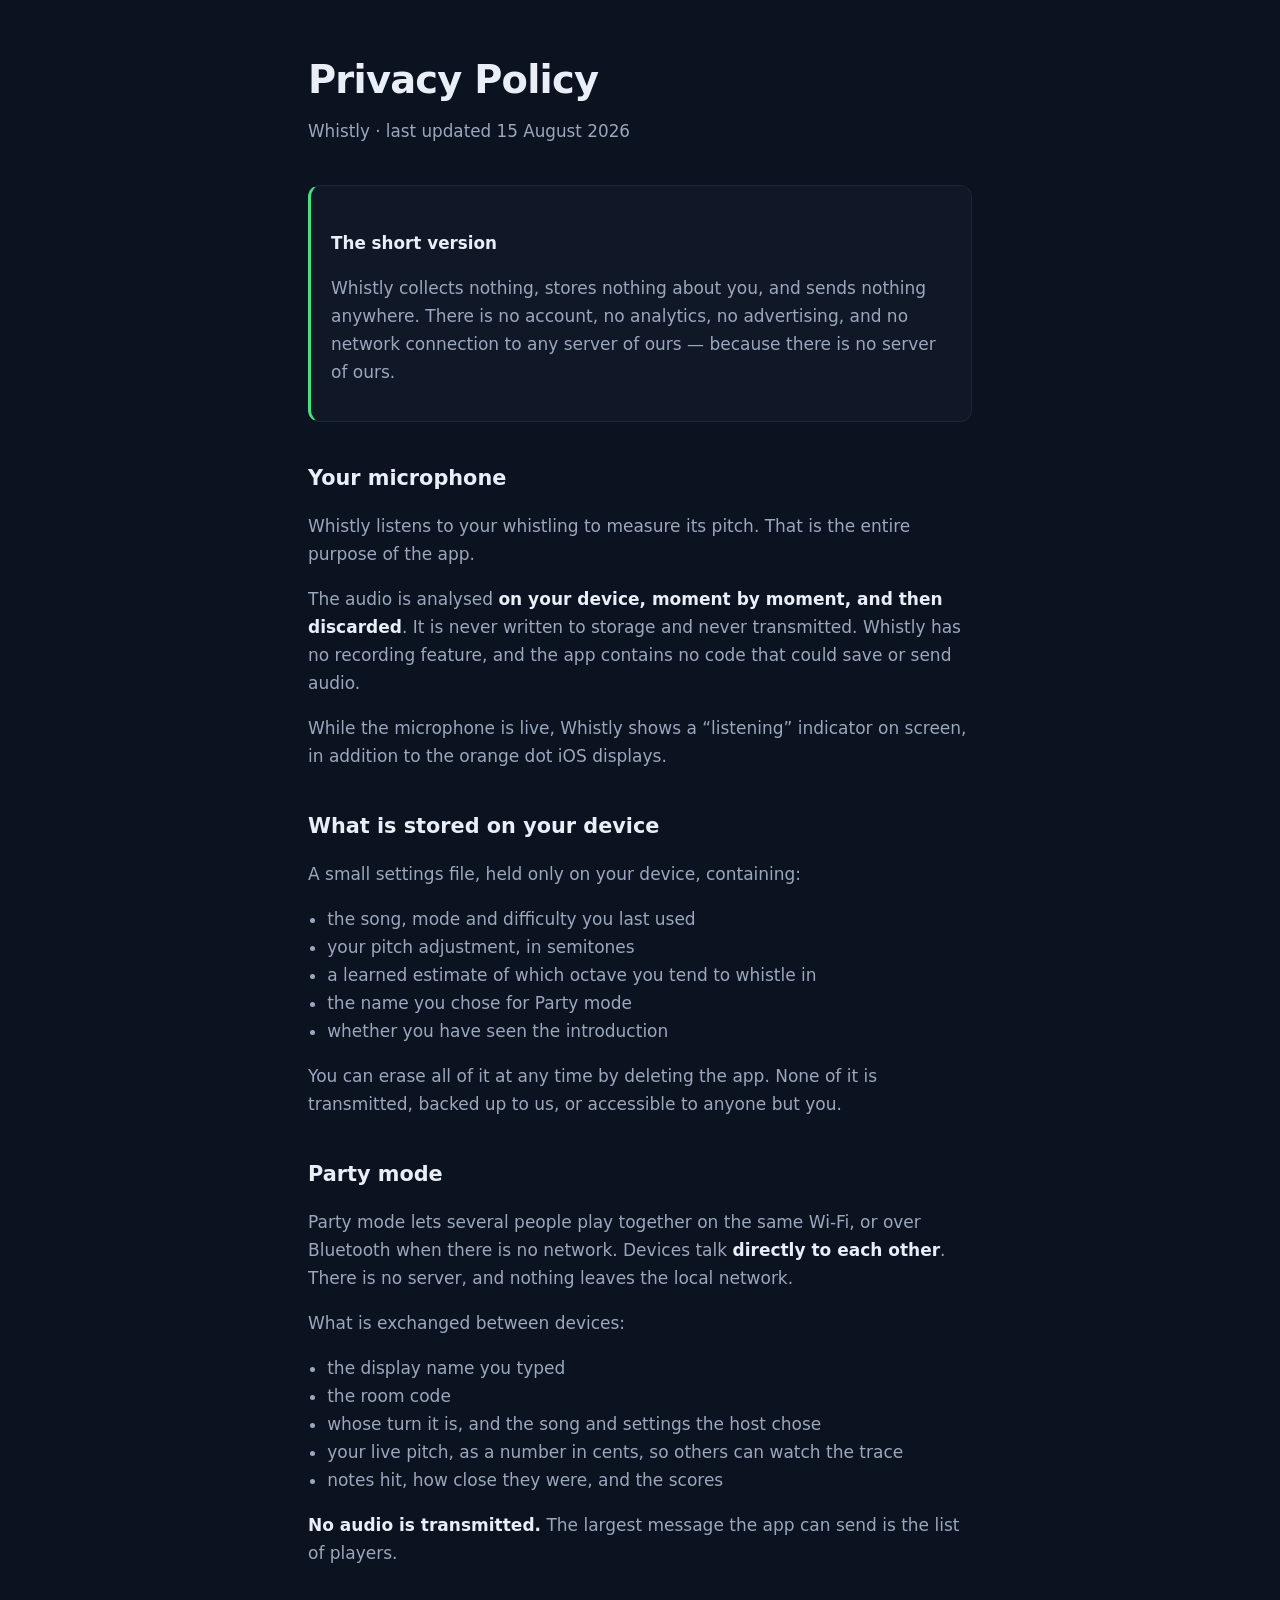
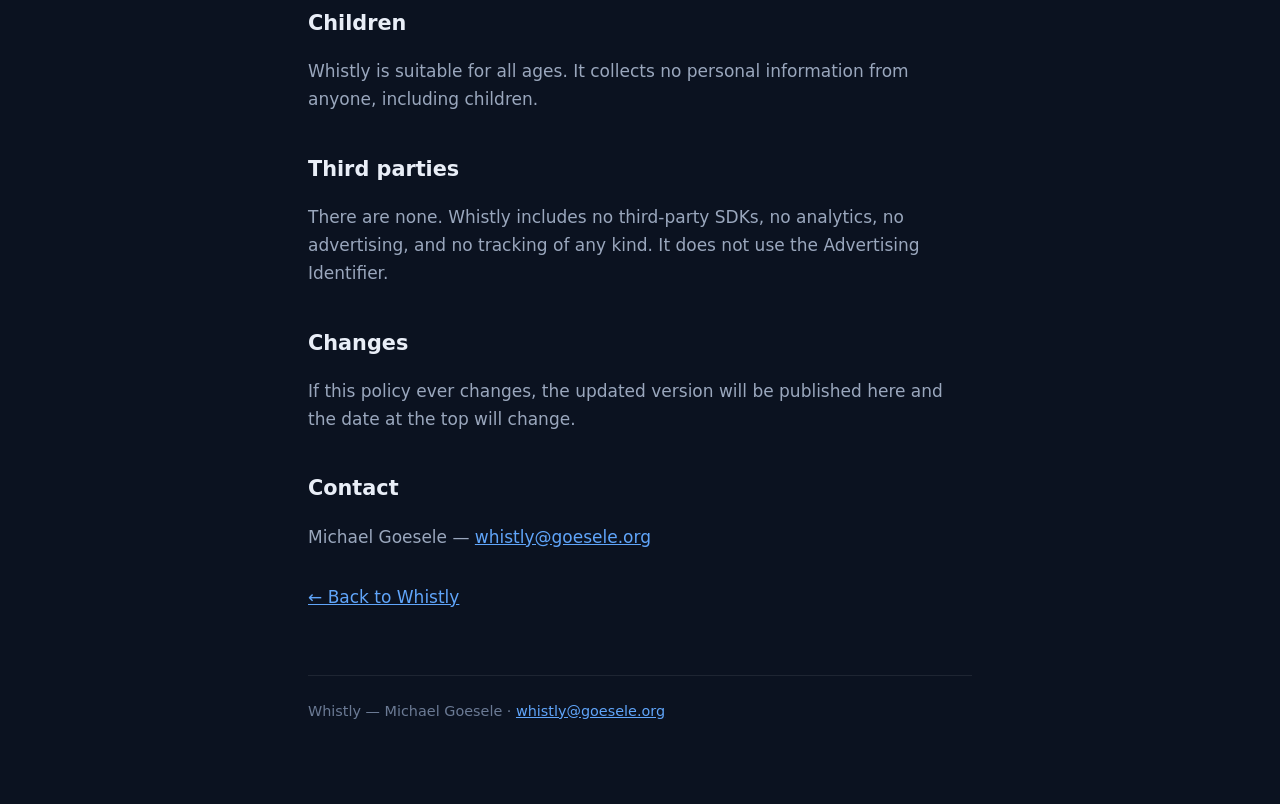
==== privacy.html @ dcd9896a "The Whistly site: landing, support, and privacy policy Static HTML and one stylesheet. No build step" ====
<!doctype html>
<html lang="en">
<head>
<meta charset="utf-8">
<meta name="viewport" content="width=device-width, initial-scale=1">
<title>Whistly — Privacy Policy</title>
<meta name="description" content="Whistly collects nothing, stores nothing about you, and sends nothing anywhere.">
<link rel="stylesheet" href="style.css">
</head>
<body>
<div class="wrap">

<header>
  <h1>Privacy Policy</h1>
  <p class="tag">Whistly · last updated 15 August 2026</p>
</header>

<div class="panel short">
  <h3>The short version</h3>
  <p>Whistly collects nothing, stores nothing about you, and sends nothing anywhere.
  There is no account, no analytics, no advertising, and no network connection to any
  server of ours — because there is no server of ours.</p>
</div>

<h2>Your microphone</h2>

<p>Whistly listens to your whistling to measure its pitch. That is the entire purpose of
the app.</p>

<p>The audio is analysed <strong>on your device, moment by moment, and then
discarded</strong>. It is never written to storage and never transmitted. Whistly has no
recording feature, and the app contains no code that could save or send audio.</p>

<p>While the microphone is live, Whistly shows a “listening” indicator on screen, in
addition to the orange dot iOS displays.</p>

<h2>What is stored on your device</h2>

<p>A small settings file, held only on your device, containing:</p>
<ul>
  <li>the song, mode and difficulty you last used</li>
  <li>your pitch adjustment, in semitones</li>
  <li>a learned estimate of which octave you tend to whistle in</li>
  <li>the name you chose for Party mode</li>
  <li>whether you have seen the introduction</li>
</ul>

<p>You can erase all of it at any time by deleting the app. None of it is transmitted,
backed up to us, or accessible to anyone but you.</p>

<h2>Party mode</h2>

<p>Party mode lets several people play together on the same Wi-Fi, or over Bluetooth when
there is no network. Devices talk <strong>directly to each other</strong>. There is no
server, and nothing leaves the local network.</p>

<p>What is exchanged between devices:</p>
<ul>
  <li>the display name you typed</li>
  <li>the room code</li>
  <li>whose turn it is, and the song and settings the host chose</li>
  <li>your live pitch, as a number in cents, so others can watch the trace</li>
  <li>notes hit, how close they were, and the scores</li>
</ul>

<p><strong>No audio is transmitted.</strong> The largest message the app can send is the
list of players.</p>

<h2>Children</h2>

<p>Whistly is suitable for all ages. It collects no personal information from anyone,
including children.</p>

<h2>Third parties</h2>

<p>There are none. Whistly includes no third-party SDKs, no analytics, no advertising,
and no tracking of any kind. It does not use the Advertising Identifier.</p>

<h2>Changes</h2>

<p>If this policy ever changes, the updated version will be published here and the date
at the top will change.</p>

<h2>Contact</h2>

<p>Michael Goesele — <a href="mailto:whistly@goesele.org">whistly@goesele.org</a></p>

<nav>
  <a href="index.html">← Back to Whistly</a>
</nav>

<footer>
  Whistly — Michael Goesele · <a href="mailto:whistly@goesele.org">whistly@goesele.org</a>
</footer>

</div>
</body>
</html>
---- style.css ----
/* Matches the app: same dark surface, same accent, same restraint. */
:root {
  --bg: #0b1220;
  --panel: #101828;
  --ink: #e9eef7;
  --muted: #9aa7bd;
  --dim: #6b7a94;
  --accent: #60a5fa;
  --green: #4ade80;
}
* { box-sizing: border-box; }
body {
  margin: 0;
  background: var(--bg);
  color: var(--ink);
  font: 17px/1.65 -apple-system, BlinkMacSystemFont, "Segoe UI", system-ui, sans-serif;
  -webkit-text-size-adjust: 100%;
}
.wrap { max-width: 44rem; margin: 0 auto; padding: 3rem 1.25rem 5rem; }
header { margin-bottom: 2.5rem; }
h1 { font-size: 2.4rem; margin: 0 0 .4rem; letter-spacing: -.02em; }
h2 { font-size: 1.3rem; margin: 2.4rem 0 .6rem; }
h3 { font-size: 1.05rem; margin: 1.6rem 0 .4rem; }
.tag { color: var(--muted); font-size: 1.05rem; margin: 0; }
p, li { color: var(--muted); }
strong { color: var(--ink); }
a { color: var(--accent); }
a:hover { color: #93c5fd; }
.panel {
  background: var(--panel);
  border: 1px solid rgba(255,255,255,.06);
  border-radius: 12px;
  padding: 1.1rem 1.25rem;
  margin: 1.2rem 0;
}
.lede { color: var(--ink); font-size: 1.1rem; }
.short { border-left: 3px solid var(--green); }
nav { margin-top: 2rem; display: flex; gap: 1.25rem; flex-wrap: wrap; }
footer {
  margin-top: 4rem; padding-top: 1.5rem;
  border-top: 1px solid rgba(255,255,255,.08);
  color: var(--dim); font-size: .9rem;
}
code { font-family: ui-monospace, SFMono-Regular, Menlo, monospace; font-size: .92em; }
ul { padding-left: 1.2rem; }
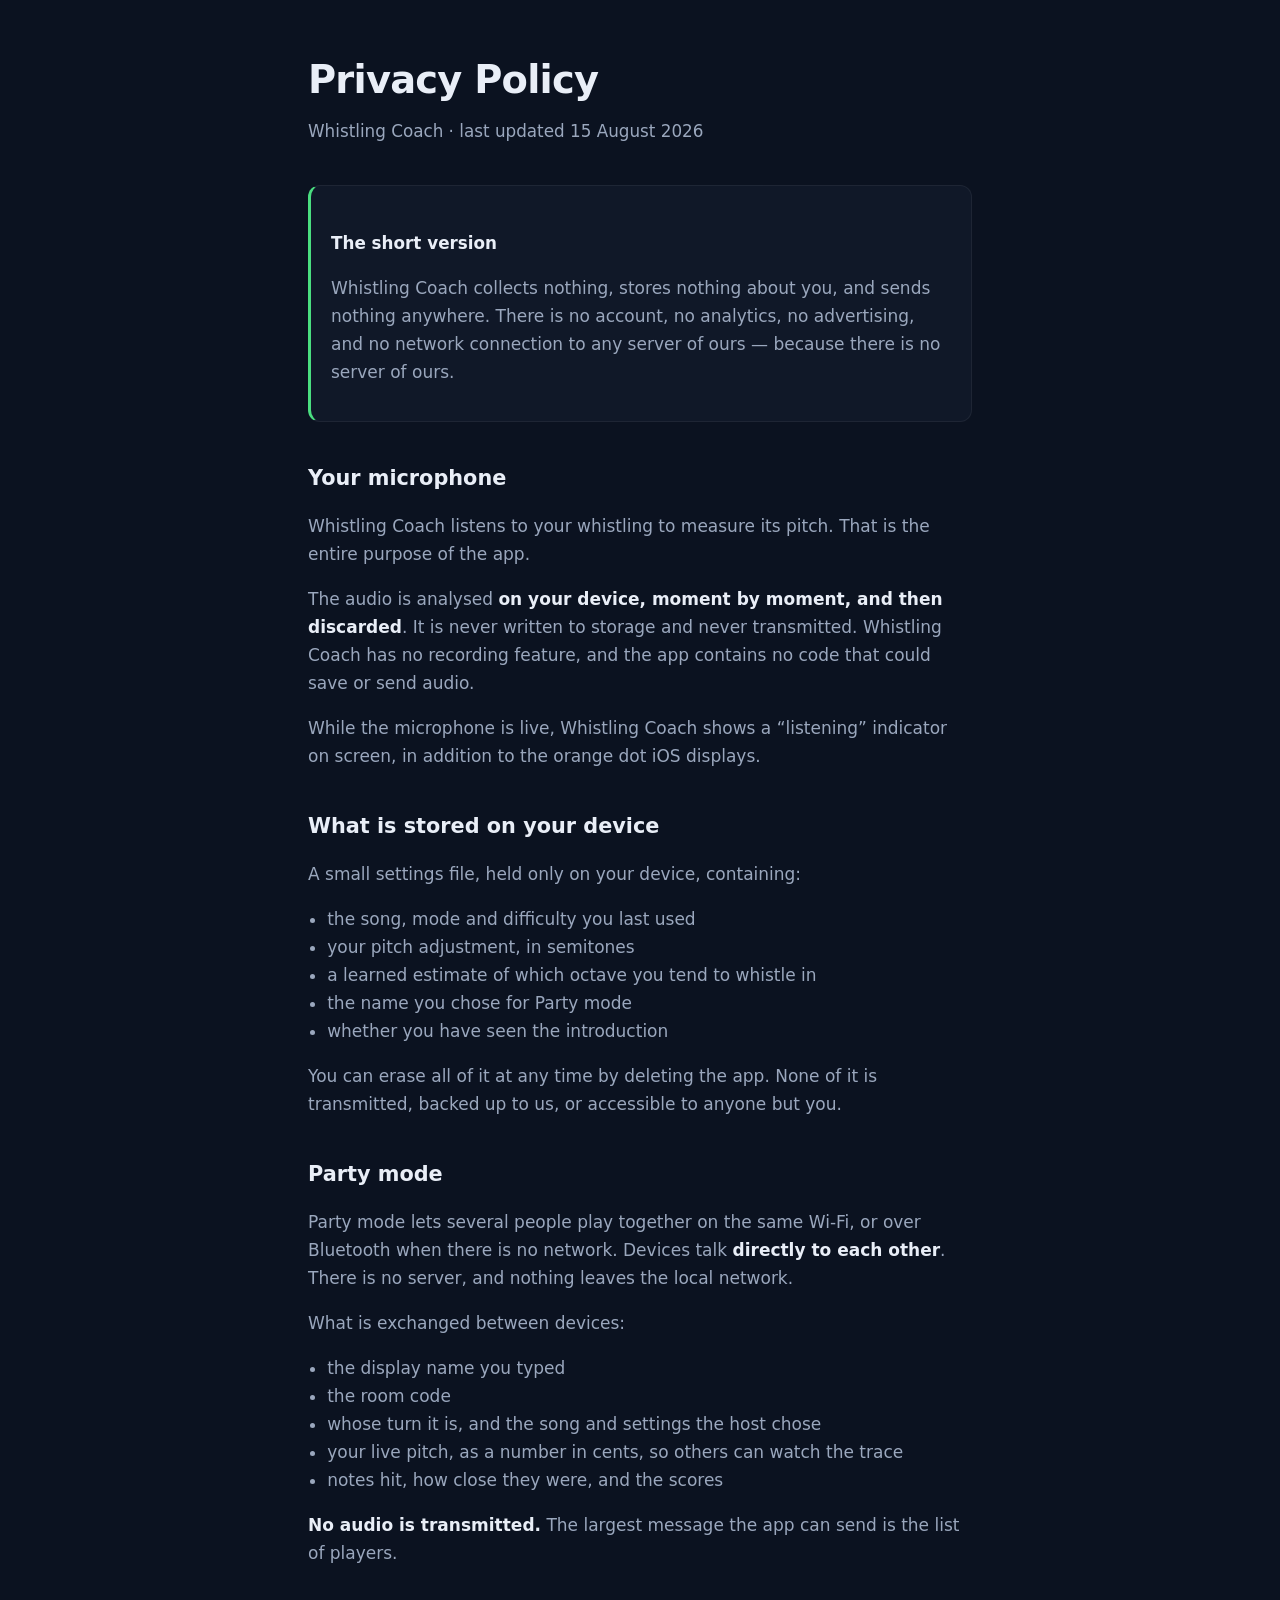
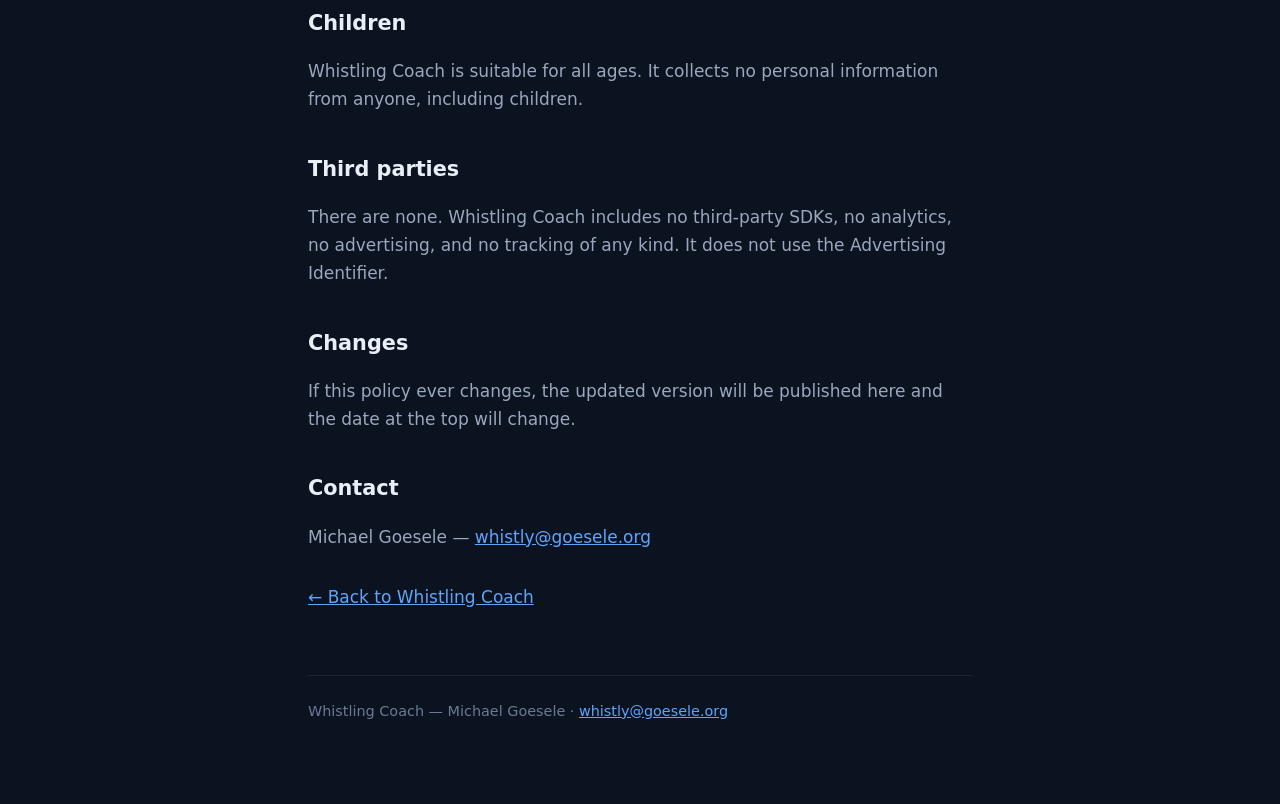
==== commit 8c94d6bd: "Rename to Whistling Coach "Whistly" was already taken in App Store Connect — reserved rather than sh" ====
--- a/privacy.html
+++ b/privacy.html
@@ -3,8 +3,8 @@
 <head>
 <meta charset="utf-8">
 <meta name="viewport" content="width=device-width, initial-scale=1">
-<title>Whistly — Privacy Policy</title>
-<meta name="description" content="Whistly collects nothing, stores nothing about you, and sends nothing anywhere.">
+<title>Whistling Coach — Privacy Policy</title>
+<meta name="description" content="Whistling Coach collects nothing, stores nothing about you, and sends nothing anywhere.">
 <link rel="stylesheet" href="style.css">
 </head>
 <body>
@@ -12,26 +12,26 @@
 
 <header>
   <h1>Privacy Policy</h1>
-  <p class="tag">Whistly · last updated 15 August 2026</p>
+  <p class="tag">Whistling Coach · last updated 15 August 2026</p>
 </header>
 
 <div class="panel short">
   <h3>The short version</h3>
-  <p>Whistly collects nothing, stores nothing about you, and sends nothing anywhere.
+  <p>Whistling Coach collects nothing, stores nothing about you, and sends nothing anywhere.
   There is no account, no analytics, no advertising, and no network connection to any
   server of ours — because there is no server of ours.</p>
 </div>
 
 <h2>Your microphone</h2>
 
-<p>Whistly listens to your whistling to measure its pitch. That is the entire purpose of
+<p>Whistling Coach listens to your whistling to measure its pitch. That is the entire purpose of
 the app.</p>
 
 <p>The audio is analysed <strong>on your device, moment by moment, and then
-discarded</strong>. It is never written to storage and never transmitted. Whistly has no
+discarded</strong>. It is never written to storage and never transmitted. Whistling Coach has no
 recording feature, and the app contains no code that could save or send audio.</p>
 
-<p>While the microphone is live, Whistly shows a “listening” indicator on screen, in
+<p>While the microphone is live, Whistling Coach shows a “listening” indicator on screen, in
 addition to the orange dot iOS displays.</p>
 
 <h2>What is stored on your device</h2>
@@ -68,12 +68,12 @@
 
 <h2>Children</h2>
 
-<p>Whistly is suitable for all ages. It collects no personal information from anyone,
+<p>Whistling Coach is suitable for all ages. It collects no personal information from anyone,
 including children.</p>
 
 <h2>Third parties</h2>
 
-<p>There are none. Whistly includes no third-party SDKs, no analytics, no advertising,
+<p>There are none. Whistling Coach includes no third-party SDKs, no analytics, no advertising,
 and no tracking of any kind. It does not use the Advertising Identifier.</p>
 
 <h2>Changes</h2>
@@ -86,11 +86,11 @@
 <p>Michael Goesele — <a href="mailto:whistly@goesele.org">whistly@goesele.org</a></p>
 
 <nav>
-  <a href="index.html">← Back to Whistly</a>
+  <a href="index.html">← Back to Whistling Coach</a>
 </nav>
 
 <footer>
-  Whistly — Michael Goesele · <a href="mailto:whistly@goesele.org">whistly@goesele.org</a>
+  Whistling Coach — Michael Goesele · <a href="mailto:whistly@goesele.org">whistly@goesele.org</a>
 </footer>
 
 </div>
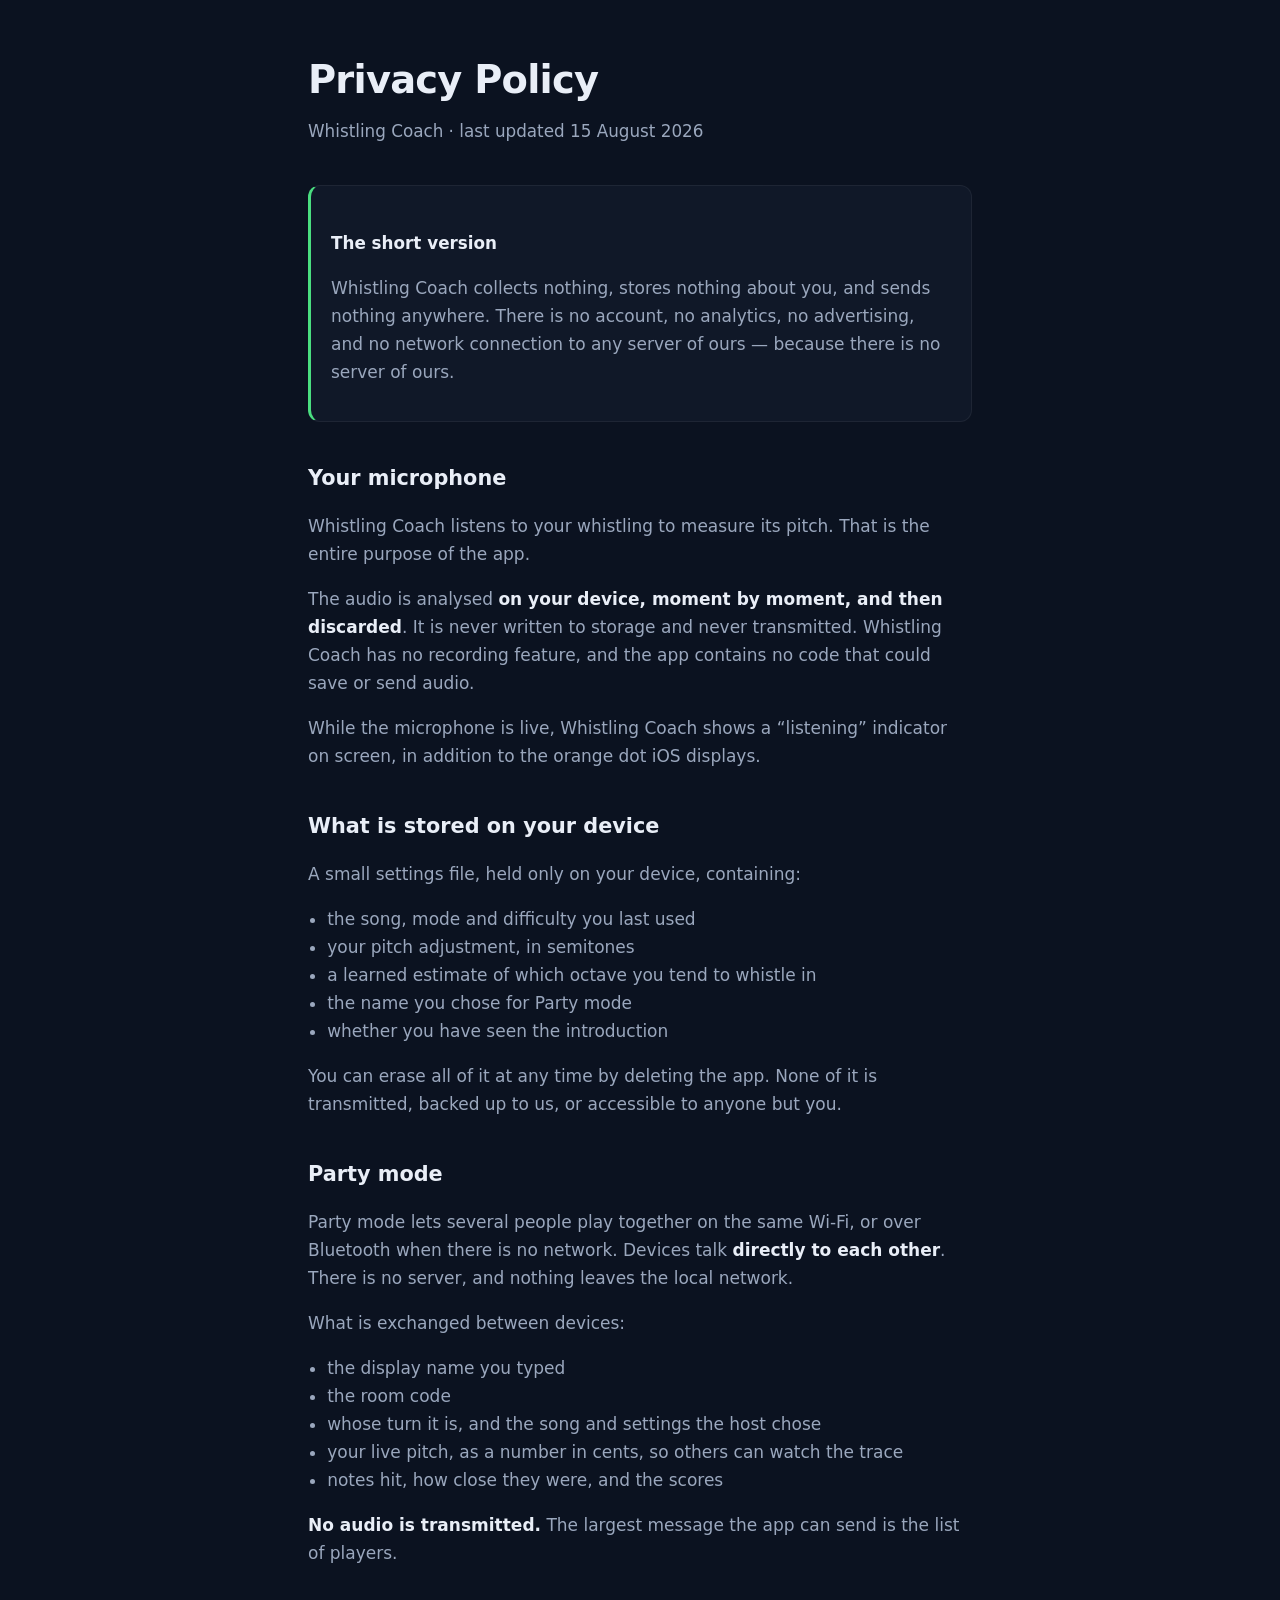
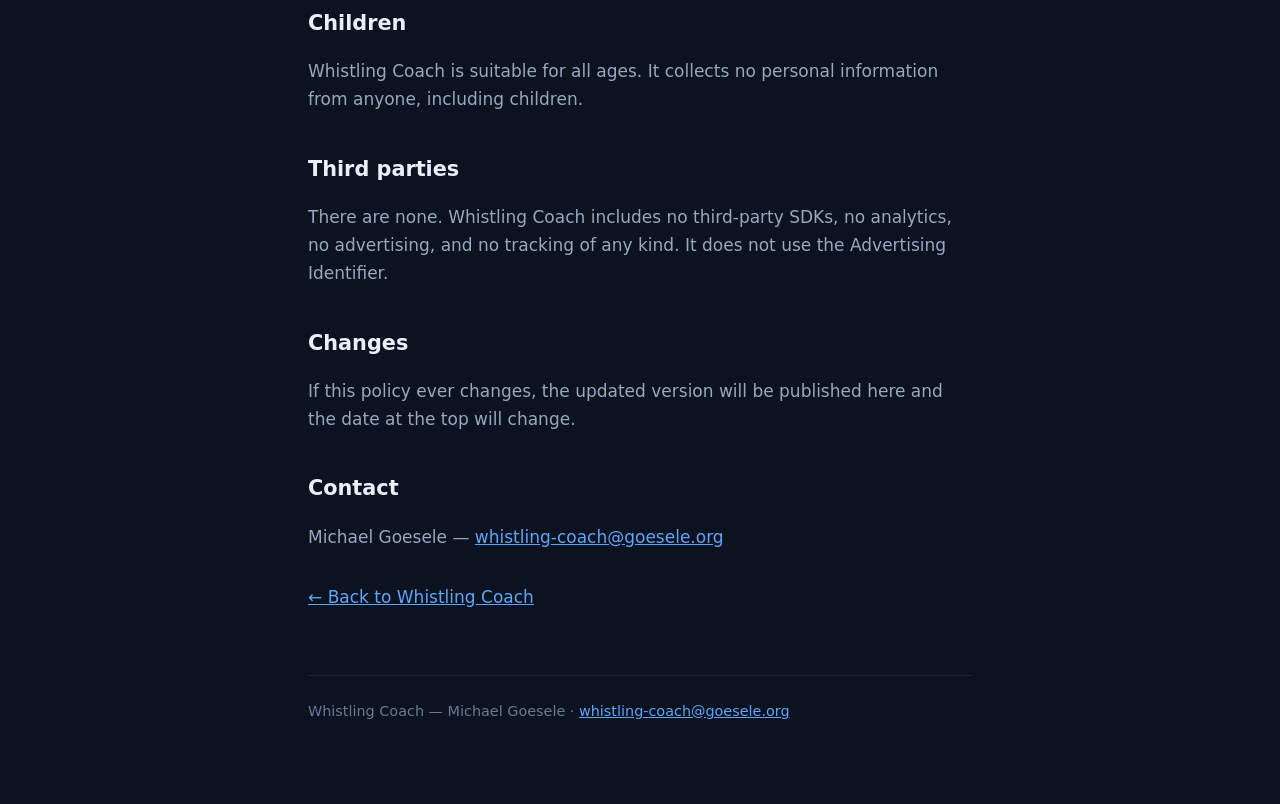
==== commit 51d5fc18: "Contact address is now whistling-coach@goesele.org Matches the app name. The old whistly@ address pr" ====
--- a/privacy.html
+++ b/privacy.html
@@ -83,14 +83,14 @@
 
 <h2>Contact</h2>
 
-<p>Michael Goesele — <a href="mailto:whistly@goesele.org">whistly@goesele.org</a></p>
+<p>Michael Goesele — <a href="mailto:whistling-coach@goesele.org">whistling-coach@goesele.org</a></p>
 
 <nav>
   <a href="index.html">← Back to Whistling Coach</a>
 </nav>
 
 <footer>
-  Whistling Coach — Michael Goesele · <a href="mailto:whistly@goesele.org">whistly@goesele.org</a>
+  Whistling Coach — Michael Goesele · <a href="mailto:whistling-coach@goesele.org">whistling-coach@goesele.org</a>
 </footer>
 
 </div>
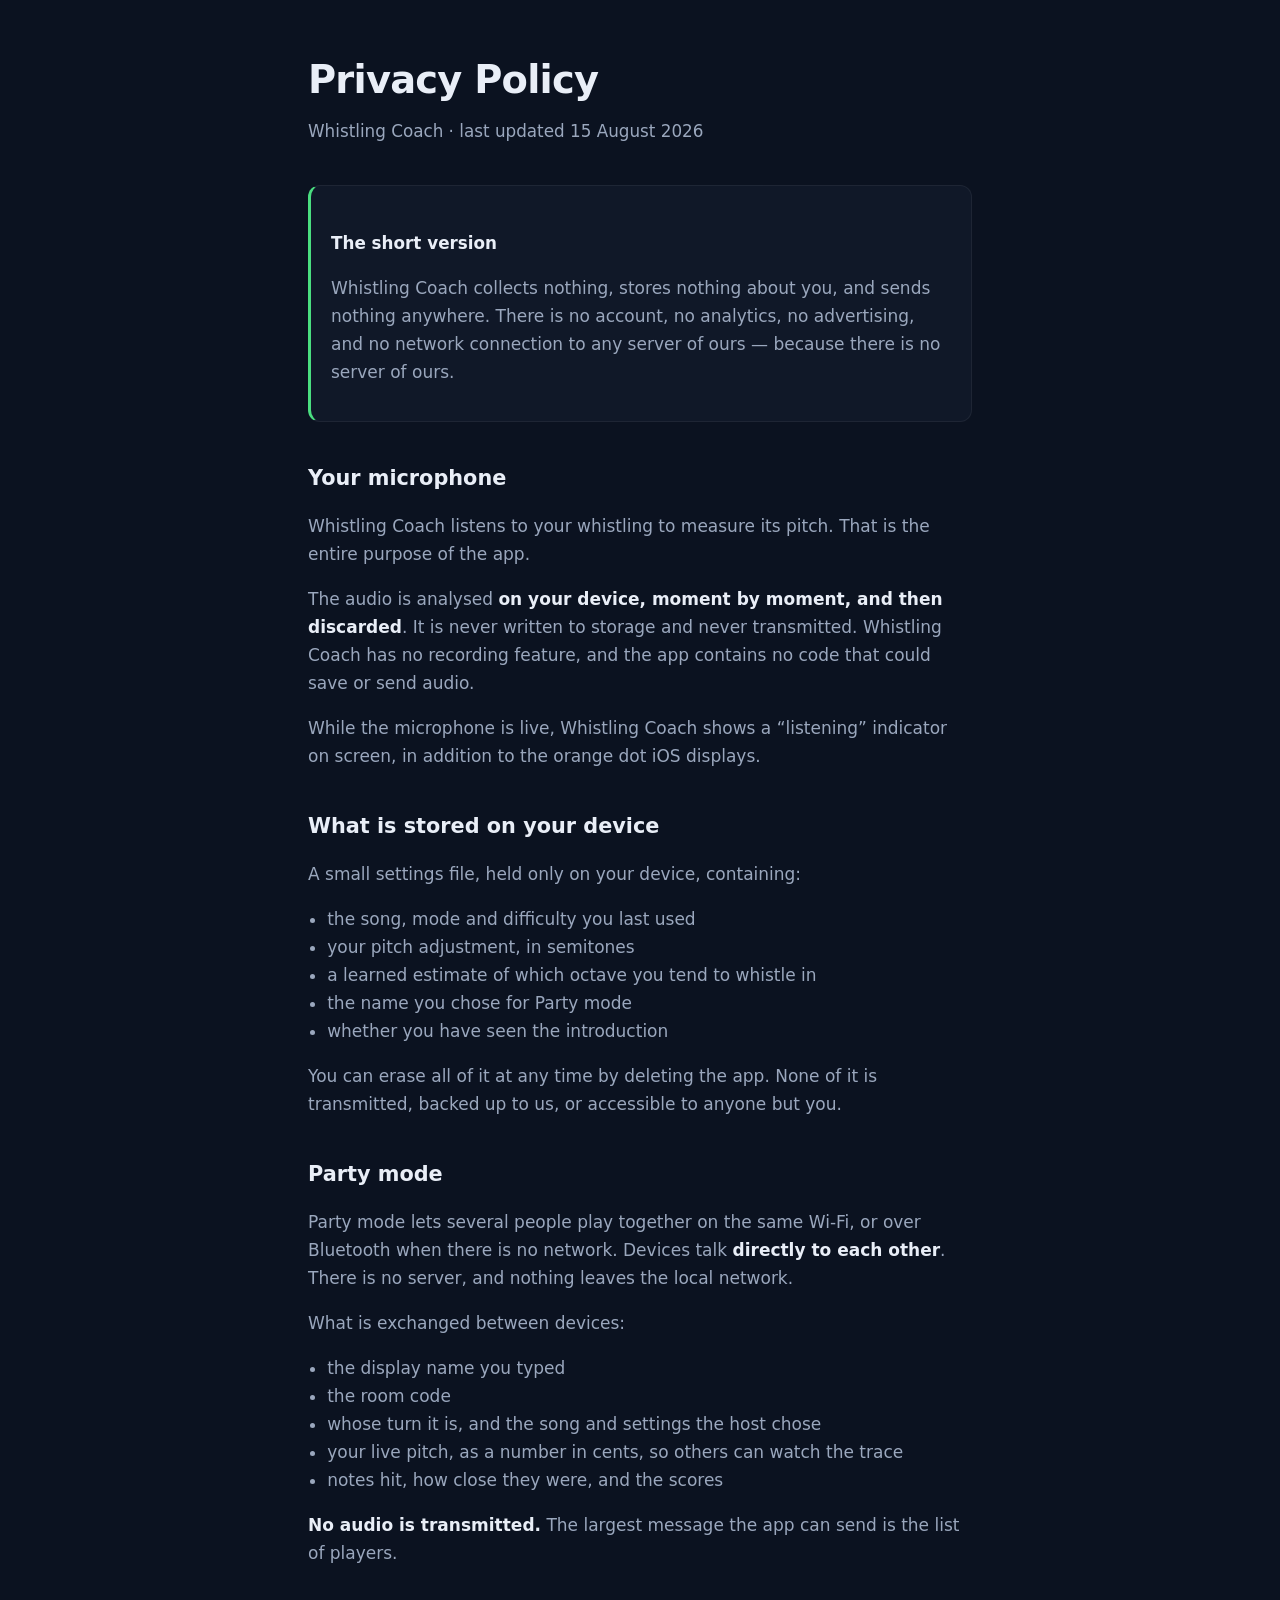
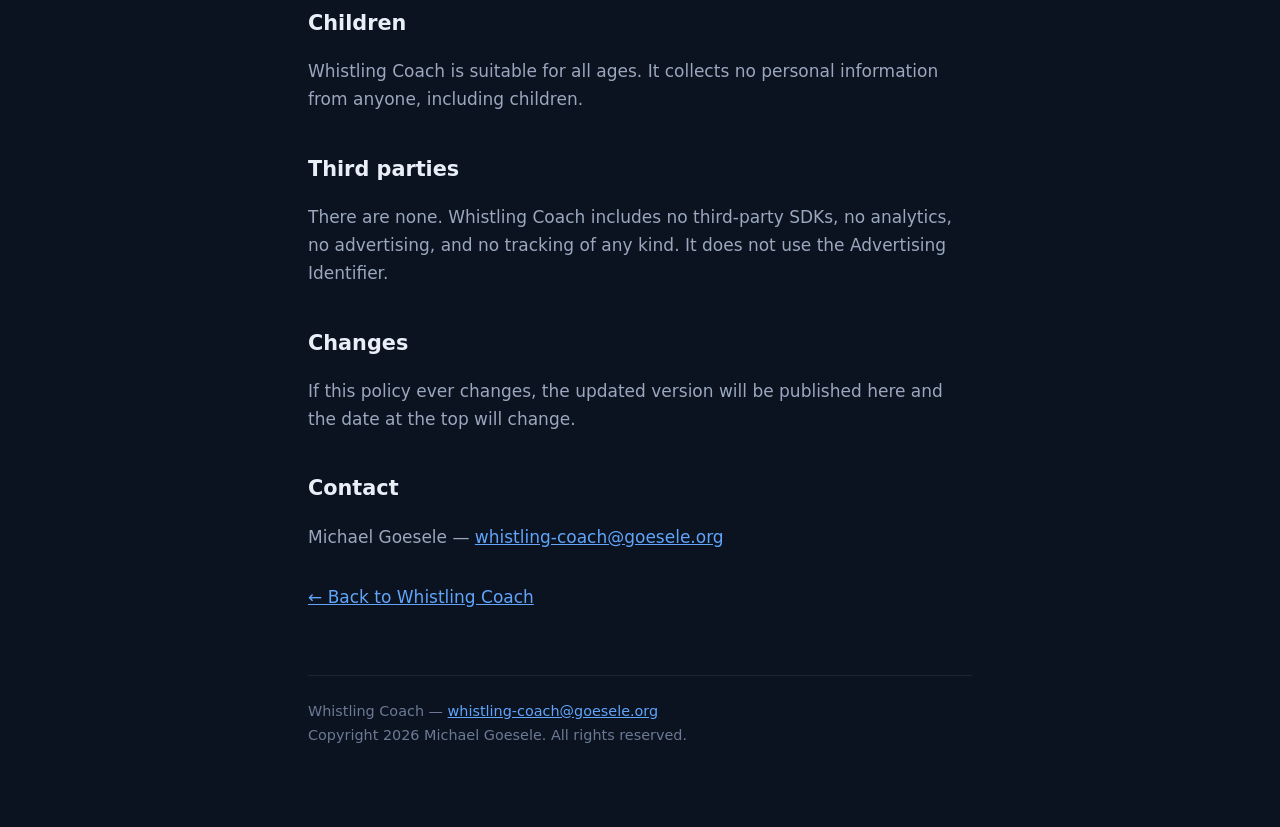
==== commit dbfddc1d: "Add a copyright line to the site footer Matches the Copyright field in App Store Connect: the year a" ====
--- a/privacy.html
+++ b/privacy.html
@@ -90,7 +90,8 @@
 </nav>
 
 <footer>
-  Whistling Coach — Michael Goesele · <a href="mailto:whistling-coach@goesele.org">whistling-coach@goesele.org</a>
+  Whistling Coach — <a href="mailto:whistling-coach@goesele.org">whistling-coach@goesele.org</a><br>
+  Copyright 2026 Michael Goesele. All rights reserved.
 </footer>
 
 </div>
